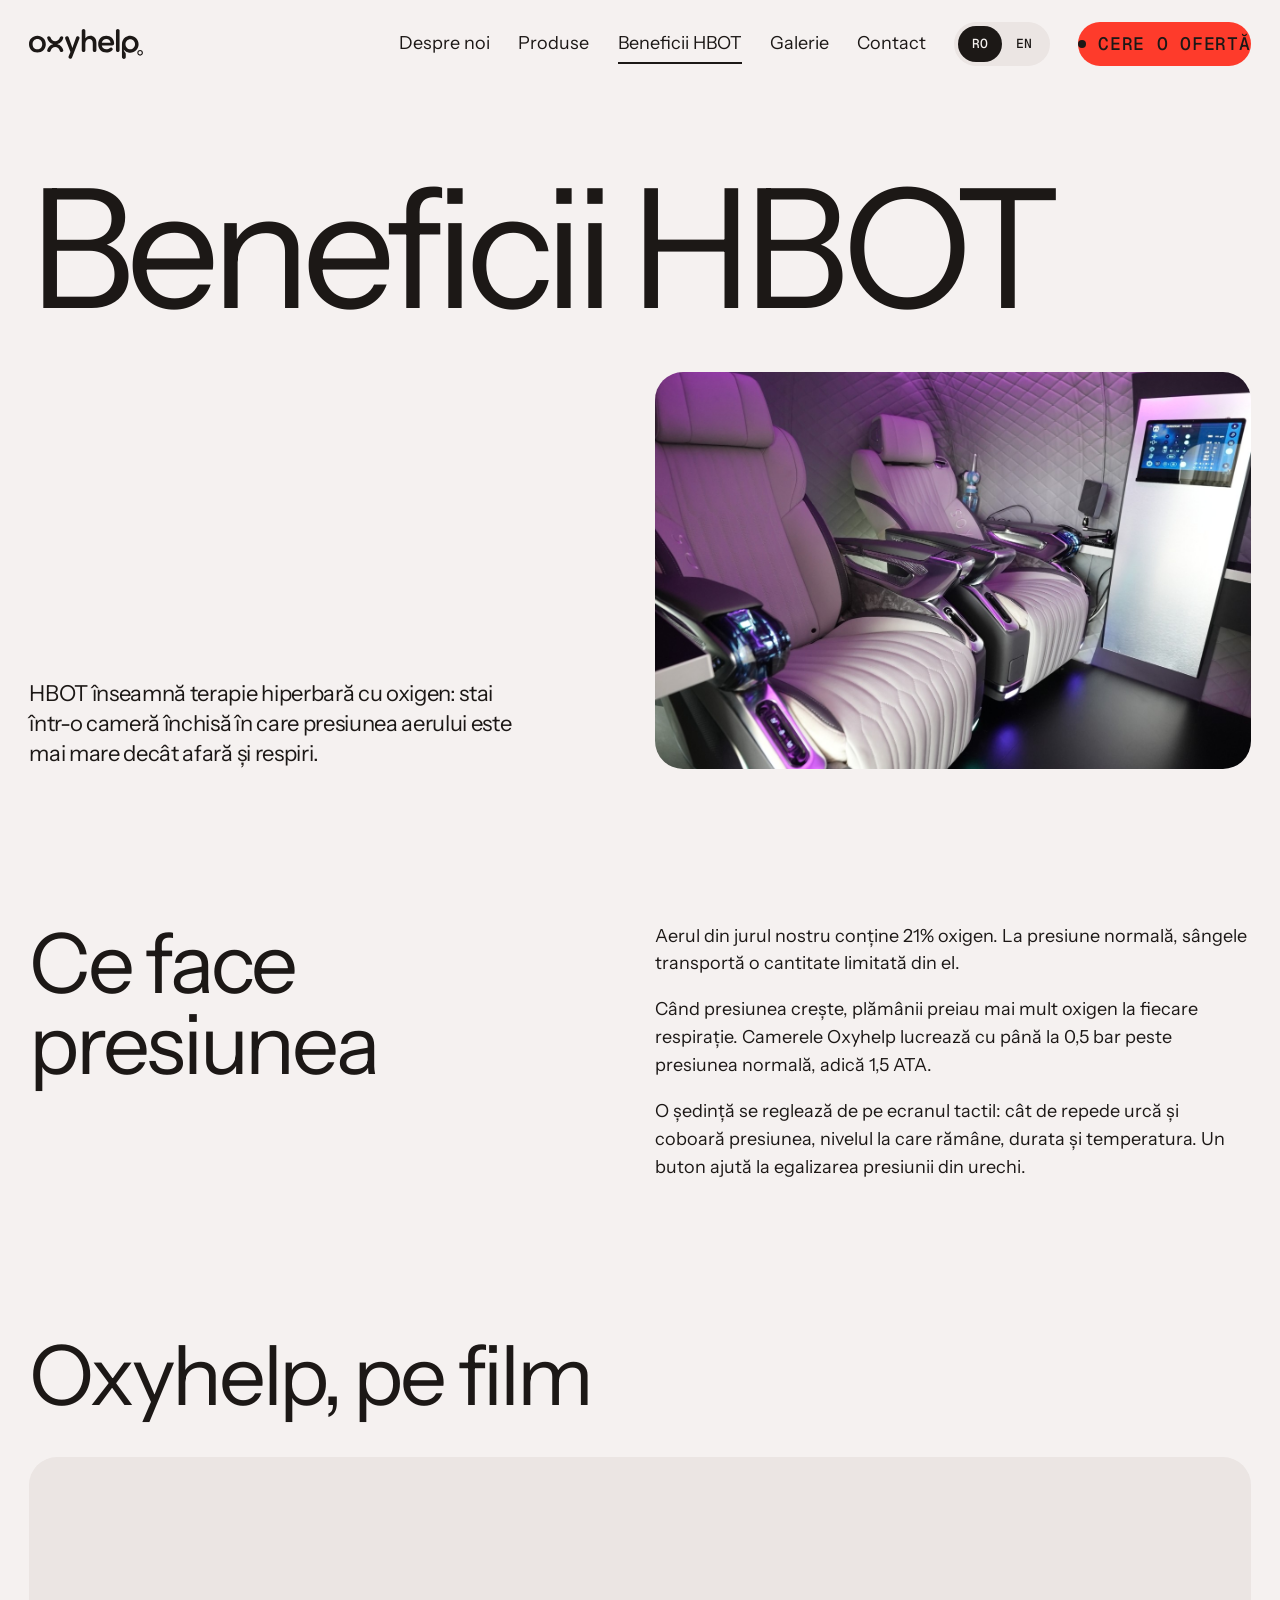
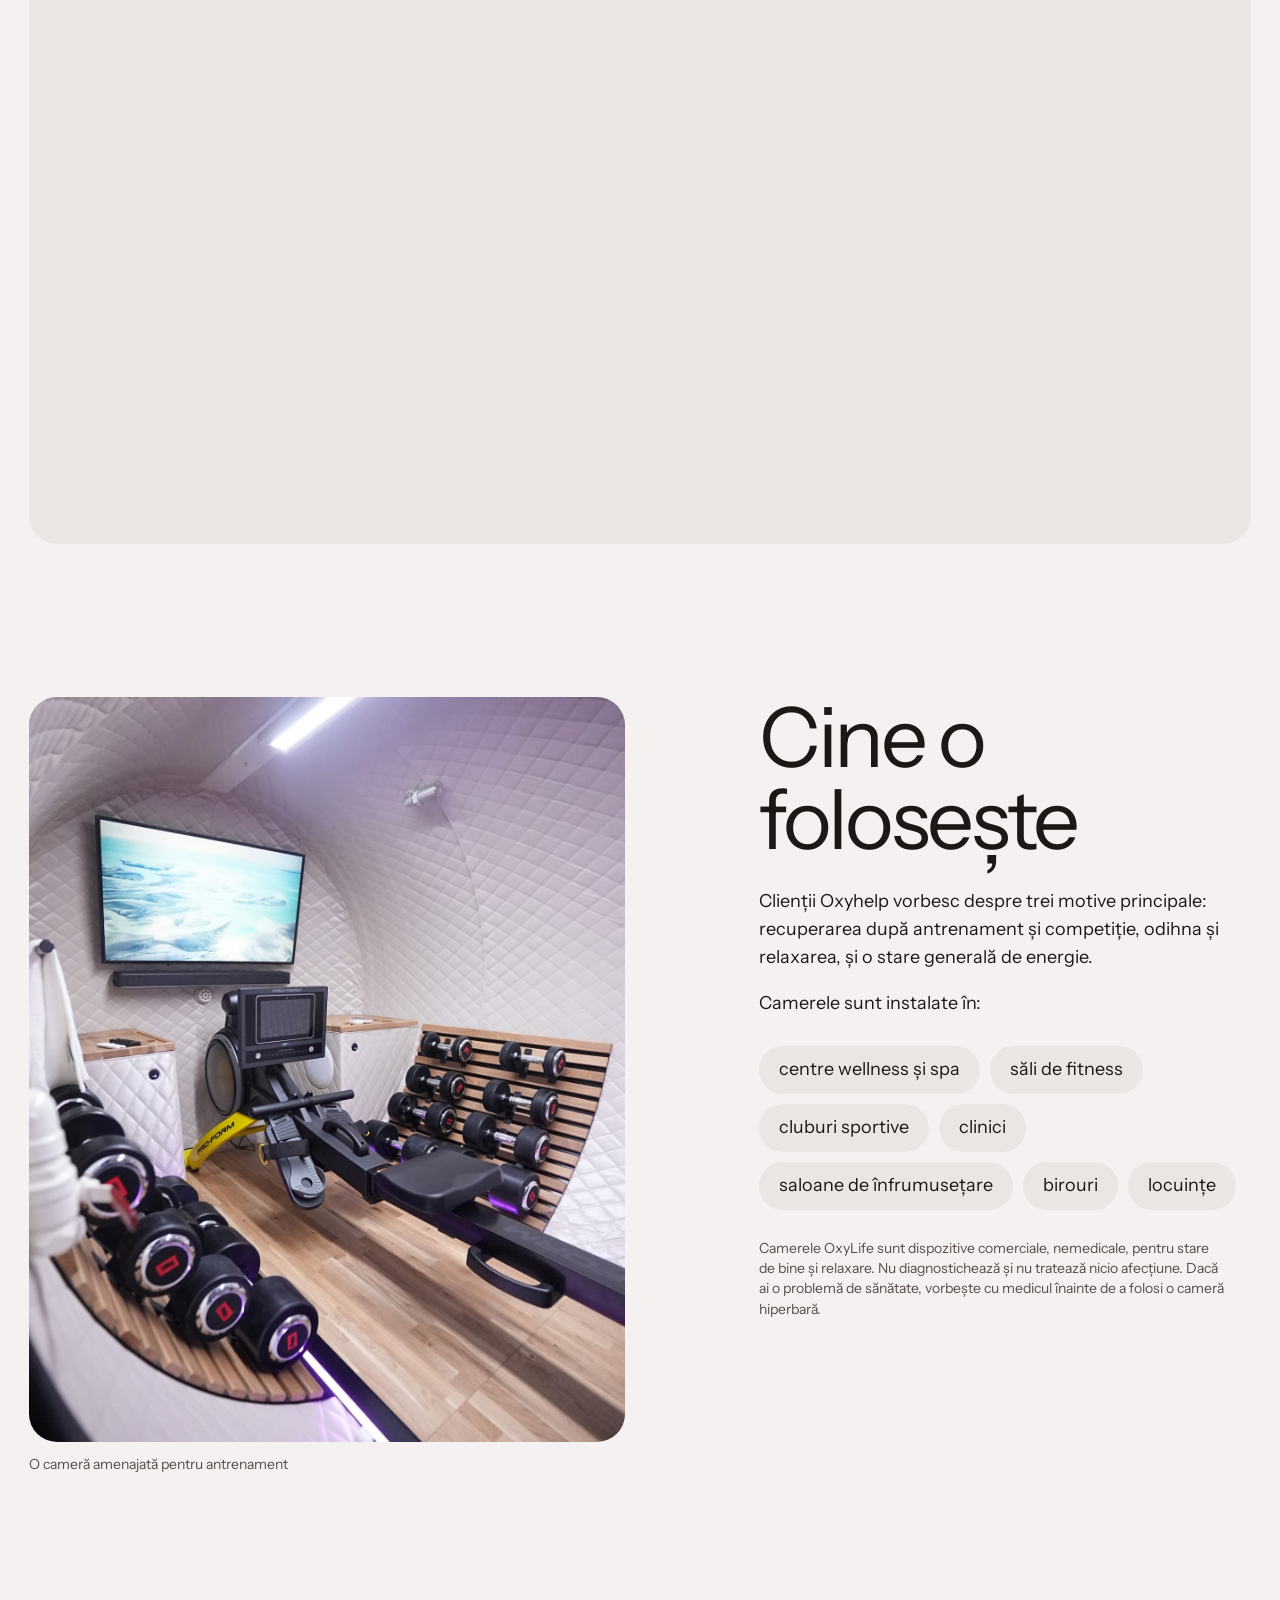
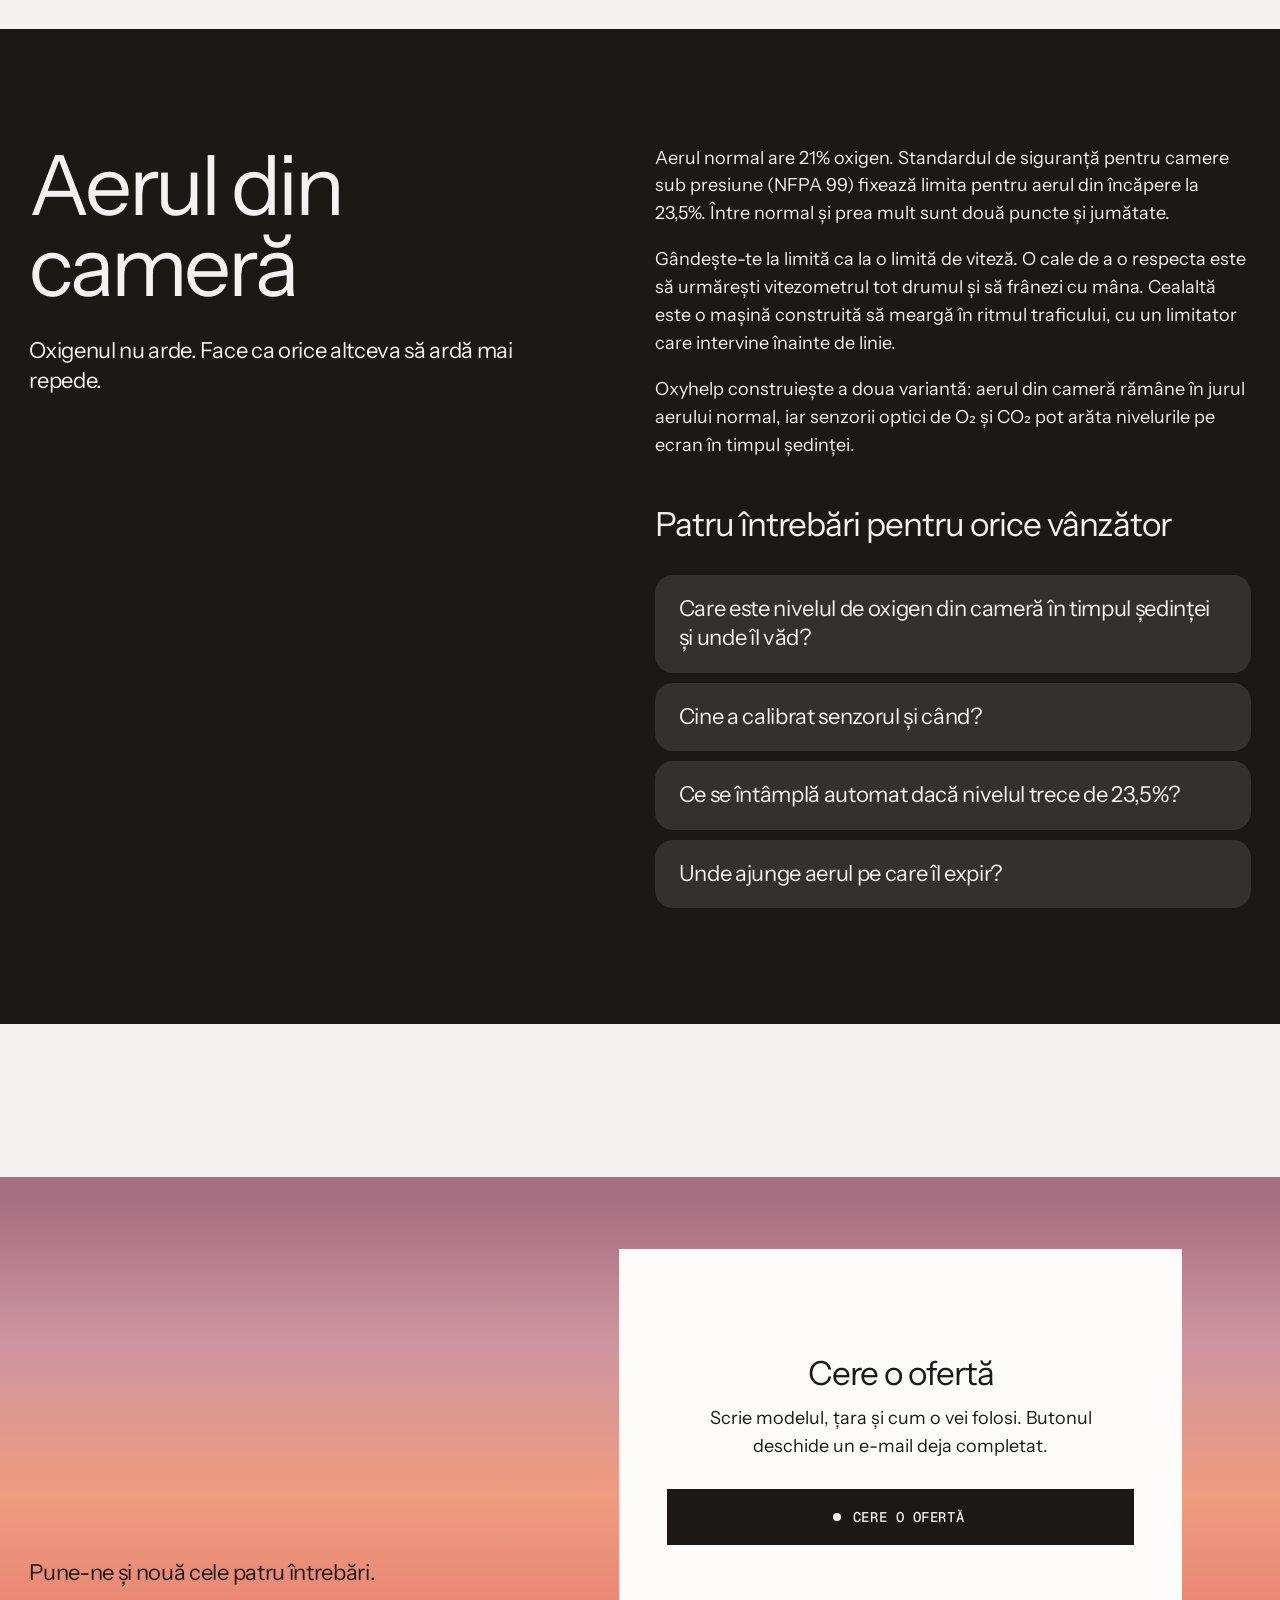
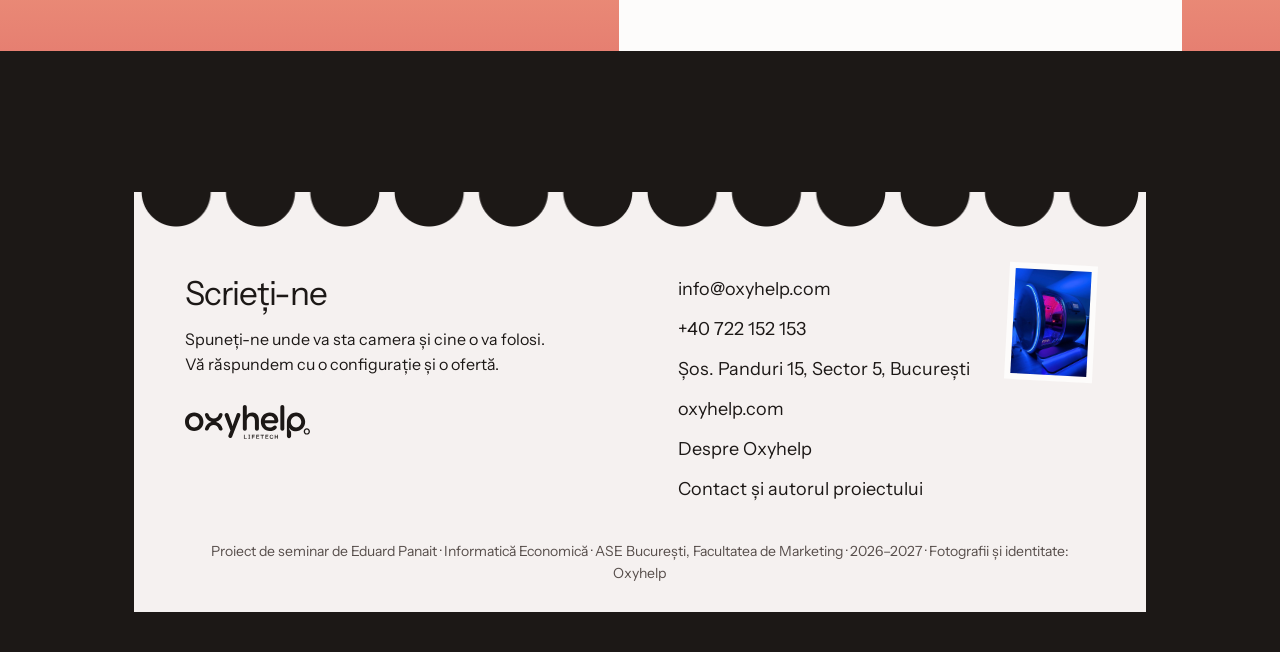
==== beneficii.html @ 2349e3bd "Site de prezentare Oxyhelp: 6 pagini, RO/EN Co-Authored-By: Claude Fable 5.2 <noreply@anthropic.com>" ====
<!doctype html>
<html lang="ro" data-lang="ro">
<head>
<meta charset="utf-8">
<meta name="viewport" content="width=device-width, initial-scale=1">
<title>Beneficii HBOT — Oxyhelp</title>
<meta name="title-en" content="HBOT benefits — Oxyhelp">
<meta name="description" content="Ce este terapia hiperbară cu oxigen (HBOT), cum funcționează presiunea, pentru ce o folosesc oamenii și ce întrebări merită puse despre aerul din cameră.">
<link rel="icon" href="assets/logo/oxyhelp-symbol-charcoal.svg" type="image/svg+xml">
<link rel="preconnect" href="https://fonts.googleapis.com">
<link rel="preconnect" href="https://fonts.gstatic.com" crossorigin>
<link rel="stylesheet" href="https://fonts.googleapis.com/css2?family=Geist+Mono:wght@500&family=Instrument+Sans:wght@400;600&display=swap">
<link rel="stylesheet" href="assets/style.css">
<script>document.documentElement.className = 'js';</script>
</head>
<body>
<a class="skip" href="#continut" data-en="Skip to content">Sari la conținut</a>
<header class="top">
  <a class="top__logo" href="index.html" aria-label="Oxyhelp — Acasă" data-en-label="Oxyhelp — Home"><img src="assets/logo/oxyhelp-secondary-charcoal.svg" alt="Oxyhelp" width="113" height="30"></a>
  <button class="menu-btn" type="button" aria-expanded="false" aria-controls="meniu" data-en="Menu">Meniu</button>
  <nav class="top__nav" id="meniu" aria-label="Principal">
    <a href="despre.html" data-en="About">Despre noi</a><a href="produse.html" data-en="Products">Produse</a><a href="beneficii.html" aria-current="page" data-en="HBOT benefits">Beneficii HBOT</a><a href="galerie.html" data-en="Gallery">Galerie</a><a href="contact.html" data-en="Contact">Contact</a>
    <div class="lang" role="group" aria-label="Limbă / Language">
      <button type="button" value="ro" aria-pressed="true" aria-label="Română">RO</button>
      <button type="button" value="en" aria-pressed="false" aria-label="English">EN</button>
    </div>
    <a class="btn" href="mailto:info@oxyhelp.com?subject=Cerere%20ofert%C4%83%20Oxyhelp&body=Bun%C4%83%20ziua%2C%0A%0AA%C8%99%20dori%20o%20ofert%C4%83%20pentru%20o%20camer%C4%83%20hiperbar%C4%83%20Oxyhelp.%0A%0AModel%3A%20%0A%C8%9Aar%C4%83%3A%20%0ATelefon%3A%20%0A" data-en-href="mailto:info@oxyhelp.com?subject=Oxyhelp%20quote%20request&body=Hello%2C%0A%0AI%20would%20like%20a%20quote%20for%20an%20Oxyhelp%20hyperbaric%20chamber.%0A%0AModel%3A%20%0ACountry%3A%20%0APhone%3A%20%0A"><span data-en="Request a quote">Cere o ofertă</span></a>
  </nav>
</header>
<main id="continut">
<section class="phead">
  <h1 data-en="HBOT benefits">Beneficii HBOT</h1>
  <div class="grid phead__row">
    <div class="phead__lead">
      <p class="lead rv" data-en="HBOT stands for hyperbaric oxygen therapy: you sit in a closed chamber where the air pressure is higher than outside, and you breathe.">HBOT înseamnă terapie hiperbară cu oxigen: stai într-o cameră închisă în care presiunea aerului este mai mare decât afară și respiri.</p>
    </div>
    <figure class="phead__pic pic pic--wide rv" style="--i:1">
      <img src="assets/img/foto-08.jpg" alt="Două fotolii albe într-o cameră hiperbară, cu panoul tactil alături" data-en-alt="Two white seats inside a hyperbaric chamber, with the touch panel beside them" width="1336" height="2000">
    </figure>
  </div>
</section>

<section class="section wrap" aria-labelledby="t-cum">
  <div class="grid duo">
    <div class="duo__a">
      <h2 id="t-cum" class="rv" data-en="What pressure does">Ce face presiunea</h2>
    </div>
    <div class="duo__b prose">
      <p class="rv" data-en="The air around us contains 21% oxygen. At normal pressure, the blood carries a limited amount of it.">Aerul din jurul nostru conține 21% oxigen. La presiune normală, sângele transportă o cantitate limitată din el.</p>
      <p class="rv" data-en="When the pressure rises, the lungs take in more oxygen with each breath. Oxyhelp chambers work at up to 0.5 bar above normal pressure, which is written 1.5 ATA.">Când presiunea crește, plămânii preiau mai mult oxigen la fiecare respirație. Camerele Oxyhelp lucrează cu până la 0,5 bar peste presiunea normală, adică 1,5 ATA.</p>
      <p class="rv" data-en="A session is set from the touch screen: how fast the pressure rises and falls, the level it stays at, the duration and the temperature. A button helps equalise the pressure in the ears.">O ședință se reglează de pe ecranul tactil: cât de repede urcă și coboară presiunea, nivelul la care rămâne, durata și temperatura. Un buton ajută la egalizarea presiunii din urechi.</p>
    </div>
  </div>
</section>

<section class="section wrap" aria-labelledby="t-video">
  <h2 id="t-video" class="rv" data-en="Oxyhelp on film">Oxyhelp, pe film</h2>
  <div class="embed embed--video rv" style="margin-top:40px">
    <iframe src="https://www.youtube-nocookie.com/embed/7LSlM1qvt3U" title="OXYHELP Biohacking360 (YouTube)" allow="accelerometer; encrypted-media; picture-in-picture; fullscreen" allowfullscreen loading="lazy"></iframe>
  </div>
</section>

<section class="section wrap" aria-labelledby="t-cine">
  <div class="grid duo duo--flip">
    <div class="duo__a">
      <h2 id="t-cine" class="rv" data-en="Who uses it">Cine o folosește</h2>
      <div class="prose" style="margin-top:28px">
        <p class="rv" data-en="Oxyhelp clients describe three main reasons: recovery after training and competition, rest and relaxation, and a general sense of energy.">Clienții Oxyhelp vorbesc despre trei motive principale: recuperarea după antrenament și competiție, odihna și relaxarea, și o stare generală de energie.</p>
        <p class="rv" data-en="The chambers are installed in:">Camerele sunt instalate în:</p>
      </div>
      <ul class="chips rv">
        <li data-en="wellness and spa centres">centre wellness și spa</li>
        <li data-en="gyms and fitness centres">săli de fitness</li>
        <li data-en="sports clubs">cluburi sportive</li>
        <li data-en="clinics">clinici</li>
        <li data-en="beauty salons">saloane de înfrumusețare</li>
        <li data-en="offices">birouri</li>
        <li data-en="private homes">locuințe</li>
      </ul>
      <p class="note rv" style="margin-top:28px; max-width:52ch" data-en="OxyLife chambers are commercial, non-medical devices for wellness and relaxation. They do not diagnose or treat any condition. If you have a medical problem, talk to your doctor before using a hyperbaric chamber.">Camerele OxyLife sunt dispozitive comerciale, nemedicale, pentru stare de bine și relaxare. Nu diagnostichează și nu tratează nicio afecțiune. Dacă ai o problemă de sănătate, vorbește cu medicul înainte de a folosi o cameră hiperbară.</p>
    </div>
    <figure class="duo__b pic pic--tall rv">
      <img src="assets/img/foto-09.jpg" alt="Cameră hiperbară amenajată pentru antrenament, cu aparat de vâslit și gantere" data-en-alt="Hyperbaric chamber fitted for training, with a rowing machine and dumbbells" width="1336" height="2000" loading="lazy">
      <figcaption data-en="A chamber fitted for training">O cameră amenajată pentru antrenament</figcaption>
    </figure>
  </div>
</section>

<section class="section field" aria-labelledby="t-aer">
  <div class="wrap grid duo">
    <div class="duo__a">
      <h2 id="t-aer" class="rv" data-en="The air in the chamber">Aerul din cameră</h2>
      <p class="lead rv" style="--i:1; margin-top:28px" data-en="Oxygen does not burn. It makes everything else burn faster.">Oxigenul nu arde. Face ca orice altceva să ardă mai repede.</p>
    </div>
    <div class="duo__b">
      <div class="prose">
        <p class="rv" data-en="Normal air is 21% oxygen. The safety standard for pressurised chambers (NFPA 99) sets the limit for the air in the room at 23.5%. Between normal and too much there are two and a half points.">Aerul normal are 21% oxigen. Standardul de siguranță pentru camere sub presiune (NFPA 99) fixează limita pentru aerul din încăpere la 23,5%. Între normal și prea mult sunt două puncte și jumătate.</p>
        <p class="rv" data-en="Think of that limit as a speed limit. One way to respect it is to watch the speedometer for the whole trip and brake by hand. The other is a car built to cruise at the speed of traffic, with a limiter that steps in before the line.">Gândește-te la limită ca la o limită de viteză. O cale de a o respecta este să urmărești vitezometrul tot drumul și să frânezi cu mâna. Cealaltă este o mașină construită să meargă în ritmul traficului, cu un limitator care intervine înainte de linie.</p>
        <p class="rv" data-en="Oxyhelp builds the second kind: the air in the chamber stays around normal air, and optical O₂ and CO₂ sensors can show the levels on the screen during the session.">Oxyhelp construiește a doua variantă: aerul din cameră rămâne în jurul aerului normal, iar senzorii optici de O₂ și CO₂ pot arăta nivelurile pe ecran în timpul ședinței.</p>
      </div>
      <h3 class="rv" style="margin-top:48px" data-en="Four questions for any seller">Patru întrebări pentru orice vânzător</h3>
      <ol class="qs">
        <li class="rv" data-en="What is the oxygen level inside the chamber during a session, and where is it shown?">Care este nivelul de oxigen din cameră în timpul ședinței și unde îl văd?</li>
        <li class="rv" data-en="Who calibrated that sensor, and when?">Cine a calibrat senzorul și când?</li>
        <li class="rv" data-en="What happens automatically if the level passes 23.5%?">Ce se întâmplă automat dacă nivelul trece de 23,5%?</li>
        <li class="rv" data-en="Where does the air I breathe out go?">Unde ajunge aerul pe care îl expir?</li>
      </ol>
    </div>
  </div>
</section>

<section class="reply" aria-labelledby="t-cta">
  <p class="reply__say rv" data-en="Ask us the four questions too.">Pune-ne și nouă cele patru întrebări.</p>
  <div class="reply__card rv">
    <h2 id="t-cta" data-en="Request a quote">Cere o ofertă</h2>
    <p data-en="Write the model, the country and how you will use it. The button opens an e-mail that is already filled in.">Scrie modelul, țara și cum o vei folosi. Butonul deschide un e-mail deja completat.</p>
    <a class="btn btn--ink btn--wide" href="mailto:info@oxyhelp.com?subject=Cerere%20ofert%C4%83%20Oxyhelp&body=Bun%C4%83%20ziua%2C%0A%0AA%C8%99%20dori%20o%20ofert%C4%83%20pentru%20o%20camer%C4%83%20hiperbar%C4%83%20Oxyhelp.%0A%0AModel%3A%20%0A%C8%9Aar%C4%83%3A%20%0ATelefon%3A%20%0A" data-en-href="mailto:info@oxyhelp.com?subject=Oxyhelp%20quote%20request&body=Hello%2C%0A%0AI%20would%20like%20a%20quote%20for%20an%20Oxyhelp%20hyperbaric%20chamber.%0A%0AModel%3A%20%0ACountry%3A%20%0APhone%3A%20%0A"><span data-en="Request a quote">Cere o ofertă</span></a>
  </div>
</section>

</main>
<footer class="foot">
  <div class="grid">
    <div class="foot__card">
      <div class="foot__say">
        <h2 data-en="Write to us">Scrieți-ne</h2>
        <p data-en="Tell us where the chamber will stand and who will use it. We reply with a configuration and a quote.">Spuneți-ne unde va sta camera și cine o va folosi. Vă răspundem cu o configurație și o ofertă.</p>
        <img src="assets/logo/oxyhelp-primary-charcoal.svg" alt="Oxyhelp Lifetech" width="128" height="34">
      </div>
      <img class="foot__stamp" src="assets/img/foto-01.jpg" alt="" width="88" height="117" loading="lazy">
      <div class="foot__addr">
        <a href="mailto:info@oxyhelp.com?subject=Cerere%20ofert%C4%83%20Oxyhelp&body=Bun%C4%83%20ziua%2C%0A%0AA%C8%99%20dori%20o%20ofert%C4%83%20pentru%20o%20camer%C4%83%20hiperbar%C4%83%20Oxyhelp.%0A%0AModel%3A%20%0A%C8%9Aar%C4%83%3A%20%0ATelefon%3A%20%0A" data-en-href="mailto:info@oxyhelp.com?subject=Oxyhelp%20quote%20request&body=Hello%2C%0A%0AI%20would%20like%20a%20quote%20for%20an%20Oxyhelp%20hyperbaric%20chamber.%0A%0AModel%3A%20%0ACountry%3A%20%0APhone%3A%20%0A">info@oxyhelp.com</a>
        <a href="tel:+40722152153">+40 722 152 153</a>
<a href="https://www.google.com/maps/search/?api=1&query=Oxyhelp+Industry+Soseaua+Panduri+15+Bucuresti" rel="noopener" data-en="Șos. Panduri 15, Sector 5, Bucharest">Șos. Panduri 15, Sector 5, București</a>
<a href="https://www.oxyhelp.com" rel="noopener">oxyhelp.com</a>
        <a href="despre.html" data-en="About Oxyhelp">Despre Oxyhelp</a>
        <a href="contact.html" data-en="Contact and project author">Contact și autorul proiectului</a>
      </div>
      <p class="foot__imp" data-en="Seminar project by Eduard Panait · Economic Informatics · Bucharest University of Economic Studies, Faculty of Marketing · 2026–2027 · Photographs and brand: Oxyhelp">Proiect de seminar de Eduard Panait · Informatică Economică · ASE București, Facultatea de Marketing · 2026–2027 · Fotografii și identitate: Oxyhelp</p>
    </div>
  </div>
</footer>
<script src="assets/site.js"></script>
</body>
</html>
---- assets/style.css ----
/* Oxyhelp — site de prezentare (proiect ASE, Informatică Economică)
   Culori: manualul de identitate Oxyhelp. Fonturile brandului (Roobert, FK Grotesk SemiMono)
   sunt licențiate și nu sunt publicate aici; se folosesc înlocuitori gratuiți de la Google Fonts. */


:root {
  --paper: #F5F1F0;
  --paper-hi: #FDFCFB;
  --paper-lo: #EBE5E3;
  --paper-lower: #DDD5D3;
  --ink: #1C1816;
  --ink-2: #2A2422;
  --ink-soft: #574E4B;
  --ink-mute: #6F6562;
  --accent: #FE3B2B;
  --peach: #EF9C7F;
  --rose: #CE95A1;
  --dusk: linear-gradient(180deg, #A86E82 5%, #CE95A1 35%, #EF9C7F 67%, #E67F71 100%);

  --sans: "Instrument Sans", "Helvetica Neue", Arial, sans-serif;
  --mono: "Geist Mono", ui-monospace, Menlo, monospace;

  --t-display: clamp(4rem, 13vw, 12.5rem);
  --t-title: clamp(2.75rem, 6.5vw, 6rem);
  --t-head: clamp(1.75rem, 2.6vw, 2.5rem);
  --t-body: 1.125rem;
  --t-small: 0.875rem;

  --m: clamp(16px, 2.3vw, 32px);
  --gap: clamp(88px, 12vw, 184px);
  --r: 28px;
  --ease: cubic-bezier(.16, 1, .3, 1);
}

*, *::before, *::after { box-sizing: border-box; }
html { -webkit-text-size-adjust: 100%; scroll-behavior: smooth; }
body {
  margin: 0; background: var(--paper); color: var(--ink);
  font: 400 var(--t-body)/1.55 var(--sans);
  -webkit-font-smoothing: antialiased; text-rendering: optimizeLegibility;
  overflow-x: hidden;
}
img, video, iframe { display: block; max-width: 100%; }
img { height: auto; }
a { color: inherit; text-underline-offset: .18em; text-decoration-thickness: .06em; }
h1, h2, h3, p, ul, ol, figure, dl, dd { margin: 0; }
ul, ol { padding: 0; list-style: none; }
h1, h2, h3 { font-weight: 400; letter-spacing: -0.04em; text-wrap: balance; }
h2 { font-size: var(--t-title); line-height: .98; }
h3 { font-size: var(--t-head); line-height: 1.08; letter-spacing: -0.03em; }
strong, b { font-weight: 600; }
::selection { background: var(--peach); color: var(--ink); }
:focus-visible { outline: 3px solid var(--accent); outline-offset: 3px; border-radius: 4px; }
.skip { position: absolute; left: -999px; top: 8px; background: var(--ink); color: var(--paper); padding: 12px 18px; z-index: 50; border-radius: 999px; }
.skip:focus { left: 8px; }
.sr { position: absolute; width: 1px; height: 1px; overflow: hidden; clip-path: inset(50%); white-space: nowrap; }

.wrap { padding-inline: var(--m); }
.grid { display: grid; grid-template-columns: repeat(12, minmax(0, 1fr)); column-gap: var(--m); }
.section { margin-top: var(--gap); }
.lead { font-size: 1.375rem; line-height: 1.36; letter-spacing: -0.015em; max-width: 36ch; }
.note { font-size: var(--t-small); line-height: 1.45; color: var(--ink-soft); }
.prose p + p { margin-top: 1em; }
.prose { max-width: 58ch; }

/* ---------- butoane ---------- */
.btn {
  display: inline-flex; align-items: center; gap: 12px;
  min-height: 52px; padding: 0 26px 0 22px; border: 0; border-radius: 999px;
  background: var(--accent); color: var(--ink);
  font: 500 var(--t-small)/1 var(--mono); letter-spacing: .04em; text-transform: uppercase; text-decoration: none;
  cursor: pointer; transition: transform .16s var(--ease), background-color .2s;
  white-space: nowrap; flex: none;
}
.btn::before { content: ""; width: 8px; height: 8px; border-radius: 50%; background: currentColor; flex: none; transition: transform .3s var(--ease); }
.btn:hover::before { transform: scale(1.6); }
.btn:active { transform: scale(.97); }
.btn--ink { background: var(--ink); color: var(--paper); }
.btn--paper { background: var(--paper-hi); color: var(--ink); }
.btn--quiet { background: var(--paper-lo); color: var(--ink); }
.btn--wide { width: 100%; justify-content: center; min-height: 56px; }

/* ---------- antet ---------- */
.top { display: flex; align-items: center; gap: var(--m); padding: 20px var(--m); position: relative; z-index: 20; }
.top__logo { display: block; flex: none; }
.top__logo img { height: 30px; width: auto; }
.top__nav { margin-left: auto; display: flex; align-items: center; gap: clamp(16px, 2.2vw, 34px); }
.top__nav a { font-size: var(--t-body); text-decoration: none; padding: 10px 0; position: relative; }
.top__nav a::after { content: ""; position: absolute; left: 0; right: 0; bottom: 4px; height: 2px; background: currentColor; transform: scaleX(0); transform-origin: left; transition: transform .35s var(--ease); }
.top__nav a:hover::after, .top__nav a[aria-current="page"]::after { transform: scaleX(1); }
.lang { display: inline-flex; background: var(--paper-lo); border-radius: 999px; padding: 4px; }
.lang button { border: 0; background: transparent; color: var(--ink); font: 500 .8125rem/1 var(--mono); letter-spacing: .04em; padding: 10px 12px; border-radius: 999px; cursor: pointer; min-width: 44px; min-height: 36px; }
.lang button[aria-pressed="true"] { background: var(--ink); color: var(--paper); }
.top .btn { min-height: 44px; }
.menu-btn { display: none; }
.top--over { position: absolute; inset: 0 0 auto 0; color: var(--paper-hi); }
.top--over .lang { background: rgba(28, 24, 22, .55); }
.top--over .lang button { color: var(--paper-hi); }
.top--over .lang button[aria-pressed="true"] { background: var(--paper-hi); color: var(--ink); }

@media (max-width: 980px) {
  .menu-btn { display: inline-flex; margin-left: auto; align-items: center; min-height: 44px; padding: 0 18px; border: 0; border-radius: 999px; background: var(--ink); color: var(--paper); font: 500 .8125rem/1 var(--mono); letter-spacing: .04em; text-transform: uppercase; cursor: pointer; }
  .top--over .menu-btn { background: var(--paper-hi); color: var(--ink); }
  .top__nav { display: none; position: fixed; inset: 0; z-index: 30; margin: 0; padding: 96px var(--m) 32px; background: var(--ink); color: var(--paper); flex-direction: column; align-items: flex-start; gap: 4px; overflow-y: auto; }
  .top__nav a { font-size: 2.25rem; letter-spacing: -0.03em; padding: 6px 0; }
  .top__nav .lang { margin-top: 24px; background: var(--ink-2); }
  .top__nav .lang button { color: var(--paper); }
  .top__nav .lang button[aria-pressed="true"] { background: var(--paper); color: var(--ink); }
  .top__nav .btn { margin-top: 16px; }
  .menu-open .top__nav { display: flex; }
  .menu-open .menu-btn { position: fixed; right: var(--m); top: 20px; z-index: 40; background: var(--paper); color: var(--ink); }
  .menu-open { overflow: hidden; }
}

/* ---------- prima pagină: titlu de sus până jos ---------- */
.hero { position: relative; min-height: 100svh; color: var(--paper-hi); background: var(--ink); display: grid; grid-template-rows: auto 1fr auto; padding: 0 var(--m) 20px; overflow: hidden; }
.hero__pic { position: absolute; inset: 0; width: 100%; height: 100%; object-fit: cover; }
.hero::before, .hero::after { content: ""; position: absolute; left: 0; right: 0; z-index: 1; pointer-events: none; }
.hero::before { top: 0; height: 52%; background: linear-gradient(180deg, rgba(20,16,14,.78), rgba(20,16,14,0)); }
.hero::after { bottom: 0; height: 56%; background: linear-gradient(0deg, rgba(20,16,14,.86), rgba(20,16,14,0)); }
.hero h1 { position: absolute; z-index: 2; inset: 92px var(--m) 20px; display: flex; flex-direction: column; justify-content: space-between; pointer-events: none; font-size: var(--t-display); line-height: .85; letter-spacing: -0.055em; }
.hero__l { display: block; overflow: hidden; padding-bottom: .12em; }
.hero__l > span { display: block; pointer-events: auto; }
.hero__l2 { align-self: flex-end; text-align: right; }
.hero__mid { grid-row: 2; position: relative; z-index: 3; align-self: center; margin-left: 30vw; max-width: 30rem; padding: 28px 32px; margin-block: 24px; background: rgba(20,16,14,.62); border-radius: var(--r); }
.hero__mid p { font-size: var(--t-body); line-height: 1.45; }
.hero__mid .btn { margin-top: 24px; }
@media (max-width: 760px) {
  .hero h1 { font-size: 17.5vw; }
  .hero__mid { margin-left: 0; padding: 22px; }
}

/* ---------- antet de pagină interioară ---------- */
.phead { padding: clamp(40px, 7vw, 104px) var(--m) 0; }
.phead h1 { font-size: var(--t-display); line-height: .86; letter-spacing: -0.055em; }
.phead__row { margin-top: clamp(28px, 4vw, 56px); align-items: end; row-gap: 32px; }
.phead__lead { grid-column: 1 / span 5; }
.phead__pic { grid-column: 7 / -1; }
.phead__pic img, .pic img { width: 100%; height: 100%; object-fit: cover; border-radius: var(--r); background: var(--paper-lo); }
@media (max-width: 760px) {
  .phead h1 { font-size: 16vw; }
  .phead__lead, .phead__pic { grid-column: 1 / -1; }
}

/* ---------- titlu care legendează o panoramă ---------- */
.pano { padding-top: var(--gap); }
.pano__caps { display: flex; gap: 48px; margin-top: 28px; }
.pano__caps p { max-width: 32ch; }
.pano__pic { margin-top: 40px; width: 100%; aspect-ratio: 21 / 9; object-fit: cover; }
@media (max-width: 760px) {
  .pano__caps { flex-direction: column; gap: 14px; }
  .pano__pic { aspect-ratio: 4 / 5; }
}

/* ---------- bandă de panouri inegale (alege interiorul) ---------- */
.band__head { grid-column: 3 / span 8; margin-bottom: 48px; }
.band__head p { margin-top: 16px; max-width: 46ch; }
.band { display: flex; height: 68svh; min-height: 420px; }
.band__p { position: relative; flex: 2 1 0; min-width: 0; border: 0; padding: 0; margin: 0; background: var(--ink); cursor: pointer; overflow: hidden; transition: flex-grow .6s var(--ease); color: var(--paper-hi); text-align: left; font: inherit; }
.band__p img { position: absolute; inset: 0; width: 100%; height: 100%; object-fit: cover; transition: transform 1.2s var(--ease); }
.band__p:hover img { transform: scale(1.04); }
.band__p[aria-pressed="true"] { flex-grow: 6; }
.band__t { position: absolute; left: 0; right: 0; bottom: 0; padding: 72px 24px 22px; font-size: 1.375rem; line-height: 1.2; letter-spacing: -0.02em; background: linear-gradient(0deg, rgba(20,16,14,.82), rgba(20,16,14,0)); opacity: 0; transform: translateY(10px); transition: opacity .4s, transform .5s var(--ease); }
.band__p[aria-pressed="true"] .band__t { opacity: 1; transform: none; }
.band__cap { margin-top: 20px; display: flex; justify-content: space-between; gap: var(--m); flex-wrap: wrap; align-items: baseline; }
@media (max-width: 760px) {
  .band__head { grid-column: 1 / -1; }
  .band { display: grid; grid-template-columns: repeat(3, 1fr); grid-auto-rows: 26svh; height: auto; min-height: 0; }
  .band__p[aria-pressed="true"] { grid-column: 1 / -1; grid-row-end: span 2; order: -1; }
  .band__t { font-size: 1.125rem; padding: 56px 16px 16px; }
}

/* ---------- cifră pe marginea fotografiei ---------- */
.fig { position: relative; min-height: 88svh; color: var(--paper-hi); background: var(--ink); display: flex; flex-direction: column; justify-content: space-between; padding: 24px var(--m); overflow: hidden; }
.fig img { position: absolute; inset: 0; width: 100%; height: 100%; object-fit: cover; }
.fig::after { content: ""; position: absolute; inset: 45% 0 0 0; background: linear-gradient(0deg, rgba(20,16,14,.88), rgba(20,16,14,0)); }
.fig::before { content: ""; position: absolute; inset: 0 0 70% 0; background: linear-gradient(180deg, rgba(20,16,14,.6), rgba(20,16,14,0)); z-index: 1; }
.fig h2 { position: relative; z-index: 2; font-size: 1.375rem; line-height: 1.2; letter-spacing: -0.02em; }
.fig__row { position: relative; z-index: 2; display: flex; justify-content: space-between; align-items: flex-end; gap: var(--m); }
.fig__n { font-size: clamp(7.5rem, 17vw, 17.5rem); line-height: .8; letter-spacing: -0.06em; }
.fig__s { max-width: 26ch; text-align: right; padding-bottom: .5em; }
.figs { margin-top: 40px; row-gap: 28px; }
.figs > div { grid-column: span 6; display: flex; gap: 20px; align-items: baseline; }
.figs b { font-weight: 400; font-size: var(--t-head); line-height: 1; letter-spacing: -0.04em; white-space: nowrap; }
@media (max-width: 760px) {
  .fig { min-height: 80svh; }
  .fig__row { flex-direction: column-reverse; align-items: flex-start; }
  .fig__n { font-size: 30vw; }
  .fig__s { text-align: left; padding: 0; }
  .figs > div { grid-column: 1 / -1; flex-direction: row-reverse; justify-content: flex-end; }
}

/* ---------- două coloane: text + imagine ---------- */
.duo { row-gap: 32px; align-items: start; }
.duo__a { grid-column: 1 / span 5; }
.duo__b { grid-column: 7 / -1; }
.duo--flip .duo__a { grid-column: 8 / -1; order: 2; }
.duo--flip .duo__b { grid-column: 1 / span 6; order: 1; }
.duo h2 + .prose, .duo h2 + .lead { margin-top: 28px; }
.pic { margin: 0; }
.pic--tall img { aspect-ratio: 4 / 5; }
.pic--wide img { aspect-ratio: 3 / 2; }
.pic figcaption { margin-top: 12px; font-size: var(--t-small); color: var(--ink-soft); }
@media (max-width: 860px) {
  .duo__a, .duo__b, .duo--flip .duo__a, .duo--flip .duo__b { grid-column: 1 / -1; order: 0; }
}

/* ---------- produs ---------- */
.model { margin-top: var(--gap); }
.model__name { font-size: var(--t-display); line-height: .82; letter-spacing: -0.06em; }
.model__row { margin-top: clamp(24px, 3vw, 48px); row-gap: 32px; align-items: start; }
.model__pic { grid-column: 1 / span 7; }
.model__txt { grid-column: 9 / -1; }
.model:nth-of-type(even) .model__pic { grid-column: 6 / -1; order: 2; }
.model:nth-of-type(even) .model__txt { grid-column: 1 / span 4; order: 1; }
.spec { margin-top: 28px; }
.spec div { display: flex; justify-content: space-between; gap: 24px; padding: 13px 0; }
.spec div:nth-child(odd) { background: var(--paper-lo); margin-inline: -14px; padding-inline: 14px; border-radius: 12px; }
.spec dt { color: var(--ink-soft); }
.spec dd { text-align: right; font-variant-numeric: tabular-nums; }
@media (max-width: 860px) {
  .model__pic, .model__txt, .model:nth-of-type(even) .model__pic, .model:nth-of-type(even) .model__txt { grid-column: 1 / -1; order: 0; }
  .model__name { font-size: 24vw; }
}

/* ---------- câmp de culoare ---------- */
.field { background: var(--ink); color: var(--paper); padding-block: clamp(72px, 9vw, 136px); }
.field--dusk { background: var(--dusk); color: var(--ink); }
.field--lo { background: var(--paper-lo); }
.field .note { color: inherit; opacity: .78; }

/* ---------- listă mare ---------- */
.rows { margin-top: clamp(32px, 4vw, 56px); }
.rows li { display: grid; grid-template-columns: repeat(12, minmax(0, 1fr)); column-gap: var(--m); padding: 22px 0; align-items: baseline; }
.rows li:nth-child(odd) { background: rgba(127, 115, 110, .14); margin-inline: calc(var(--m) * -.5); padding-inline: calc(var(--m) * .5); border-radius: 18px; }
.rows h3 { grid-column: 1 / span 5; }
.rows p { grid-column: 7 / -1; max-width: 52ch; }
@media (max-width: 760px) { .rows h3, .rows p { grid-column: 1 / -1; } .rows p { margin-top: 8px; } }

/* ---------- încorporări: video, hartă, calendar, PDF ---------- */
.embed { position: relative; border-radius: var(--r); overflow: hidden; background: var(--paper-lo); }
.embed iframe, .embed object { width: 100%; height: 100%; border: 0; display: block; }
.embed--video { aspect-ratio: 16 / 9; }
.embed--map { aspect-ratio: 16 / 10; min-height: 360px; }
.embed--cal { height: min(78svh, 720px); min-height: 480px; }
.embed--pdf { height: min(86svh, 900px); min-height: 520px; }
.todo { display: grid; place-content: center; text-align: center; gap: 10px; padding: 32px; background: #FFE9A8; color: var(--ink); height: 100%; min-height: inherit; }
.todo b { font-size: 1.5rem; letter-spacing: -0.02em; }
mark.todo-inline { background: #FFE9A8; color: var(--ink); padding: .05em .35em; border-radius: 6px; }

/* ---------- carusel ---------- */
.car { position: relative; }
.car__track { display: flex; gap: var(--m); overflow-x: auto; scroll-snap-type: x mandatory; scroll-behavior: smooth; padding-inline: var(--m); scroll-padding-inline: var(--m); scrollbar-width: none; overscroll-behavior-x: contain; }
.car__track::-webkit-scrollbar { display: none; }
.car__s { flex: none; height: min(74svh, 760px); scroll-snap-align: start; margin: 0; position: relative; }
.car__s img { height: 100%; width: auto; max-width: calc(100vw - var(--m) * 2); object-fit: cover; border-radius: var(--r); background: var(--paper-lo); }
.car__s figcaption { position: absolute; left: 14px; bottom: 14px; background: var(--paper-hi); color: var(--ink); font-size: var(--t-small); padding: 8px 14px; border-radius: 999px; max-width: calc(100% - 28px); }
.car__bar { display: flex; align-items: center; gap: 14px; padding: 24px var(--m) 0; }
.car__btn { width: 56px; height: 56px; border-radius: 50%; border: 0; background: var(--ink); color: var(--paper); font-size: 1.375rem; line-height: 1; cursor: pointer; transition: transform .16s var(--ease), opacity .2s; }
.car__btn:active { transform: scale(.94); }
.car__btn:disabled { opacity: .3; cursor: default; }
.car__count { margin-left: auto; font-variant-numeric: tabular-nums; font-size: 1.5rem; letter-spacing: -0.02em; }
.car__dots { display: flex; gap: 8px; }
.car__dots button { width: 12px; height: 12px; padding: 0; border-radius: 50%; border: 0; background: var(--paper-lower); cursor: pointer; transition: width .4s var(--ease), background-color .3s; }
.car__dots button[aria-current="true"] { width: 36px; border-radius: 999px; background: var(--ink); }
@media (max-width: 760px) { .car__s { height: 62svh; } .car__dots { display: none; } }

/* ---------- cartea de răspuns (CTA) ---------- */
.reply { position: relative; margin-top: var(--gap); background: var(--dusk); overflow: hidden; padding: 0 var(--m); display: grid; grid-template-columns: repeat(12, minmax(0, 1fr)); column-gap: var(--m); align-items: end; }
.reply__say { grid-column: 1 / span 4; padding-bottom: 64px; font-size: 1.375rem; line-height: 1.36; letter-spacing: -0.015em; }
.reply__card { grid-column: 6 / -1; justify-self: center; width: min(44vw, 640px); aspect-ratio: 7 / 5; background: var(--paper-hi); color: var(--ink); transform: rotate(2deg) translateY(60px); padding: 48px; display: flex; flex-direction: column; justify-content: center; align-items: center; text-align: center; gap: 14px; margin-top: 72px; }
.reply__card h2 { font-size: var(--t-head); line-height: 1.05; letter-spacing: -0.03em; }
.reply__card p { max-width: 32ch; }
.reply__card .btn { margin-top: 14px; border-radius: 0; }
@media (max-width: 860px) {
  .reply { display: block; padding-top: 72px; min-height: 0; }
  .reply__say { padding-bottom: 0; }
  .reply__card { width: 92%; margin: 40px auto 0; transform: rotate(1deg) translateY(36px); padding: 32px 24px; aspect-ratio: auto; min-height: 320px; }
  .reply__card h2 { font-size: 1.5rem; }
}

/* ---------- subsol: spatele cărții poștale ---------- */
.foot { background: var(--ink); color: var(--ink); padding: clamp(96px, 11vw, 160px) var(--m) 40px; }
.foot__card { grid-column: 2 / span 10; background: var(--paper); min-height: 420px; padding: 84px clamp(24px, 4vw, 64px) 28px; position: relative; display: grid; grid-template-columns: 1fr 1fr; column-gap: clamp(24px, 6vw, 96px); row-gap: 32px;
  -webkit-mask: radial-gradient(circle at 50% 0, transparent 34px, #000 35px) top left / calc(100% / 12) 100% repeat-x;
          mask: radial-gradient(circle at 50% 0, transparent 34px, #000 35px) top left / calc(100% / 12) 100% repeat-x; }
.foot__say h2 { font-size: var(--t-head); line-height: 1.05; letter-spacing: -0.03em; }
.foot__say p { margin-top: 16px; font-size: 1rem; max-width: 34ch; }
.foot__say img { margin-top: 28px; height: 34px; width: auto; }
.foot__addr { display: grid; gap: 12px; align-content: start; padding-right: 112px; }
.foot__addr a { text-decoration: none; }
.foot__addr a:hover { text-decoration: underline; }
.foot__stamp { position: absolute; right: clamp(24px, 4vw, 64px); top: 72px; width: 88px; aspect-ratio: 3 / 4; object-fit: cover; border: 6px solid var(--paper-hi); transform: rotate(3deg); }
.foot__imp { grid-column: 1 / -1; text-align: center; font-size: var(--t-small); color: var(--ink-soft); align-self: end; }
@media (max-width: 860px) {
  .foot__card { grid-column: 1 / -1; grid-template-columns: 1fr; padding-top: 72px;
    -webkit-mask-size: calc(100% / 6) 100%; mask-size: calc(100% / 6) 100%; }
  .foot__stamp { width: 64px; top: 60px; }
  .foot__say { padding-right: 84px; }
  .foot__addr { padding-right: 0; }
}

/* ---------- contact ---------- */
.me { row-gap: 32px; align-items: start; }
.me__pic { grid-column: 1 / span 4; }
.me__pic img, .me__pic .todo { aspect-ratio: 4 / 5; width: 100%; object-fit: cover; border-radius: var(--r); }
.me__txt { grid-column: 6 / -1; }
.me__list { margin-top: 32px; }
.me__list div { display: grid; grid-template-columns: 11rem 1fr; gap: 16px; padding: 14px 0; }
.me__list div:nth-child(odd) { background: var(--paper-lo); margin-inline: -14px; padding-inline: 14px; border-radius: 12px; }
.me__list dt { color: var(--ink-soft); }
@media (max-width: 860px) { .me__pic, .me__txt { grid-column: 1 / -1; } .me__pic { max-width: 320px; } .me__list div { grid-template-columns: 1fr; gap: 2px; } }

/* ---------- mișcare ---------- */
.js .rv { opacity: 0; transform: translateY(26px); transition: opacity .9s var(--ease), transform 1s var(--ease); transition-delay: calc(var(--i, 0) * 80ms); }
.js .rv.in { opacity: 1; transform: none; }
.js .hero__l > span { transform: translateY(105%); transition: transform .8s var(--ease); }
.js .hero__l2 > span { transition-delay: .1s; }
.js .hero__mid { opacity: 0; transform: translateY(16px); transition: opacity .6s .3s, transform .7s .3s var(--ease); }
.js .loaded .hero__l > span { transform: none; }
.js .loaded .hero__mid { opacity: 1; transform: none; }
.drift { animation: drift 26s ease-in-out infinite alternate; }
@keyframes drift { from { transform: scale(1.02); } to { transform: scale(1.1) translate(-1.2%, -1%); } }
@media (prefers-reduced-motion: reduce) {
  html { scroll-behavior: auto; }
  .js .rv, .js .hero__l > span, .js .hero__mid { opacity: 1; transform: none; transition: none; }
  .drift { animation: none; }
  .band__p, .band__p img, .car__track { transition: none; scroll-behavior: auto; }
}

/* ---------- calendar de evenimente ---------- */
.cal { row-gap: 40px; align-items: start; }
.cal__list { grid-column: 1 / span 5; }
.cal__list li { padding: 18px 0; }
.cal__list li:nth-child(odd) { background: var(--paper-lo); margin-inline: -14px; padding-inline: 14px; border-radius: 12px; }
.cal__list time { font-variant-numeric: tabular-nums; }
.cal__list b { display: block; font-weight: 400; font-size: var(--t-head); line-height: 1.1; letter-spacing: -0.03em; margin-bottom: 6px; }
.cal__list li.is-on b { text-decoration: underline; text-decoration-thickness: .08em; text-underline-offset: .14em; }
.cal__months { grid-column: 7 / -1; display: grid; grid-template-columns: 1fr 1fr; gap: var(--m); }
.cal__m { background: var(--paper-hi); border-radius: var(--r); padding: 24px; }
.cal__m h3 { font-size: 1.375rem; margin-bottom: 14px; text-transform: capitalize; }
.cal__g { display: grid; grid-template-columns: repeat(7, 1fr); gap: 4px; font-variant-numeric: tabular-nums; text-align: center; }
.cal__g span, .cal__g button { aspect-ratio: 1; display: grid; place-items: center; border-radius: 50%; font: inherit; font-size: 1rem; border: 0; background: none; color: inherit; padding: 0; }
.cal__g .wd { color: var(--ink-mute); font-size: var(--t-small); }
.cal__g button { background: var(--ink); color: var(--paper); cursor: pointer; transition: transform .16s var(--ease), background-color .2s; }
.cal__g button:hover, .cal__g button.is-on { background: var(--accent); color: var(--ink); }
.cal__g button:active { transform: scale(.92); }
@media (max-width: 980px) { .cal__list, .cal__months { grid-column: 1 / -1; } }
@media (max-width: 560px) { .cal__months { grid-template-columns: 1fr; } }

/* ---------- întrebări ---------- */
.qs { counter-reset: q; margin-top: 32px; display: grid; gap: 10px; }
.qs li { background: rgba(253, 252, 251, .1); border-radius: 18px; padding: 20px 24px; font-size: 1.375rem; line-height: 1.3; letter-spacing: -0.015em; }
.chips { display: flex; flex-wrap: wrap; gap: 10px; margin-top: 28px; }
.chips li { background: var(--paper-lo); border-radius: 999px; padding: 10px 20px; }
.field .chips li { background: rgba(253, 252, 251, .12); }
.stack > * + * { margin-top: 20px; }
.actions { display: flex; flex-wrap: wrap; gap: 12px; margin-top: 28px; }

main > section:last-child:not(.reply) { padding-bottom: var(--gap); }

@media (max-width: 760px) { .lead { font-size: var(--t-body); line-height: 1.5; letter-spacing: 0; } .reply__say { font-size: var(--t-body); } }
.trio { display: grid; grid-template-columns: 5fr 3fr 4fr; gap: var(--m); margin-top: var(--gap); padding-inline: var(--m); }
.trio img { width: 100%; height: min(70svh, 640px); object-fit: cover; border-radius: var(--r); }
@media (max-width: 760px) { .trio { grid-template-columns: 1fr 1fr; } .trio img { height: 44svh; } .trio img:first-child { grid-column: 1 / -1; } }
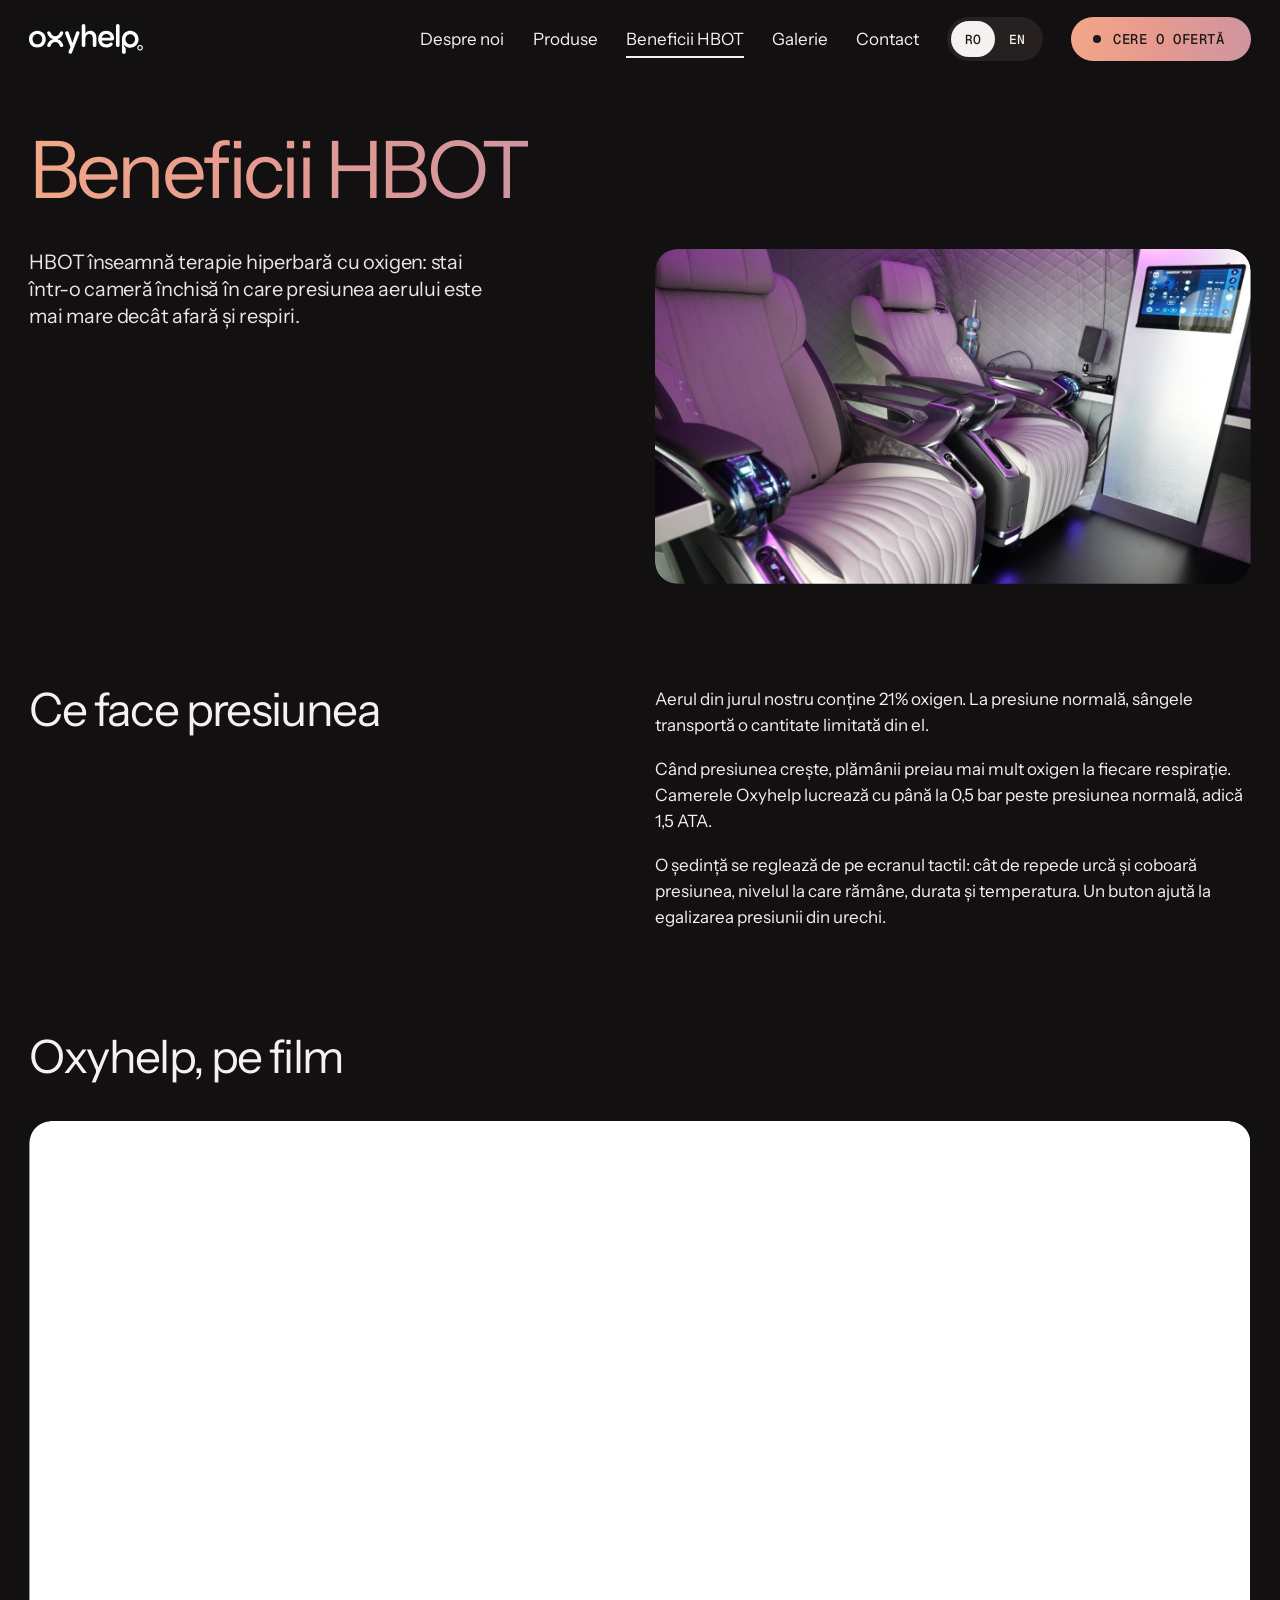
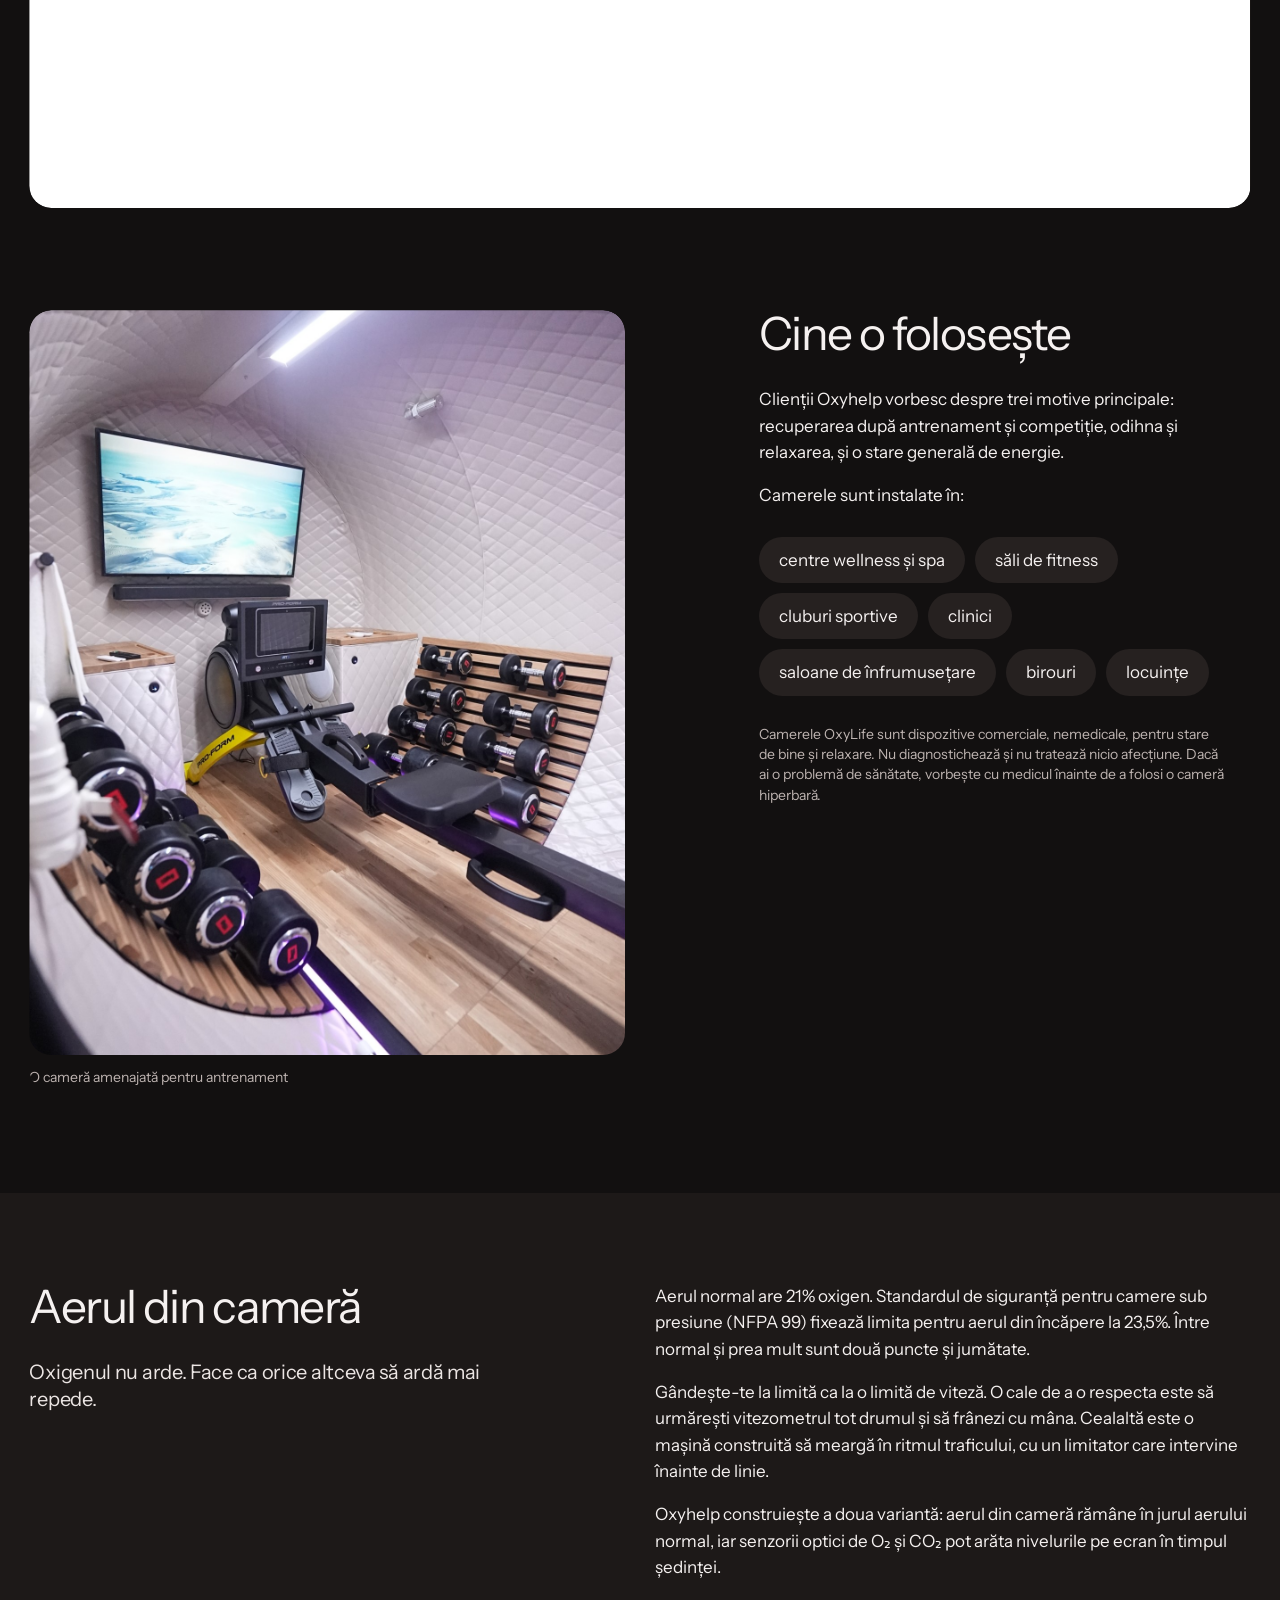
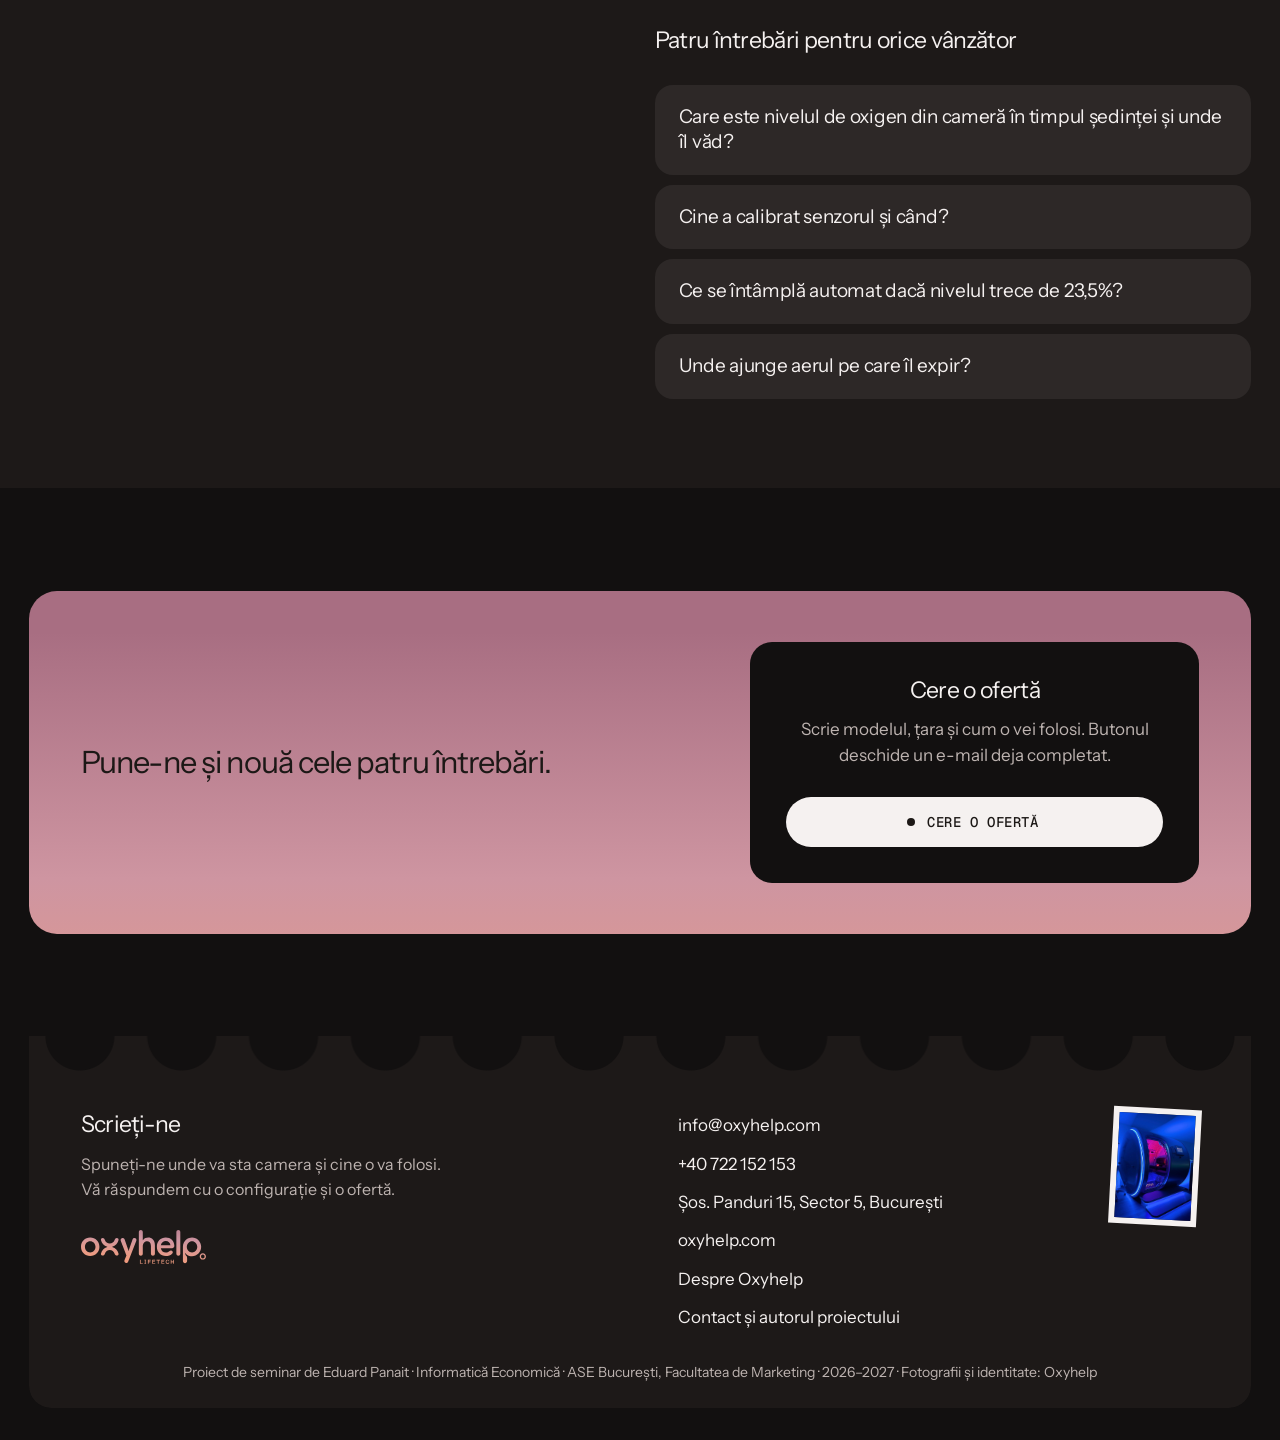
==== commit cd6cd0c9: "Temă întunecată, titluri mai mici, animații la derulare Co-Authored-By: Claude Fable 5.2 <noreply@an" ====
--- a/beneficii.html
+++ b/beneficii.html
@@ -3,10 +3,12 @@
 <head>
 <meta charset="utf-8">
 <meta name="viewport" content="width=device-width, initial-scale=1">
+<meta name="theme-color" content="#121010">
+<meta name="color-scheme" content="dark">
 <title>Beneficii HBOT — Oxyhelp</title>
 <meta name="title-en" content="HBOT benefits — Oxyhelp">
 <meta name="description" content="Ce este terapia hiperbară cu oxigen (HBOT), cum funcționează presiunea, pentru ce o folosesc oamenii și ce întrebări merită puse despre aerul din cameră.">
-<link rel="icon" href="assets/logo/oxyhelp-symbol-charcoal.svg" type="image/svg+xml">
+<link rel="icon" href="assets/logo/oxyhelp-symbol-gradient.svg" type="image/svg+xml">
 <link rel="preconnect" href="https://fonts.googleapis.com">
 <link rel="preconnect" href="https://fonts.gstatic.com" crossorigin>
 <link rel="stylesheet" href="https://fonts.googleapis.com/css2?family=Geist+Mono:wght@500&family=Instrument+Sans:wght@400;600&display=swap">
@@ -16,7 +18,7 @@
 <body>
 <a class="skip" href="#continut" data-en="Skip to content">Sari la conținut</a>
 <header class="top">
-  <a class="top__logo" href="index.html" aria-label="Oxyhelp — Acasă" data-en-label="Oxyhelp — Home"><img src="assets/logo/oxyhelp-secondary-charcoal.svg" alt="Oxyhelp" width="113" height="30"></a>
+  <a class="top__logo" href="index.html" aria-label="Oxyhelp — Acasă" data-en-label="Oxyhelp — Home"><img src="assets/logo/oxyhelp-secondary-white.svg" alt="Oxyhelp" width="113" height="30"></a>
   <button class="menu-btn" type="button" aria-expanded="false" aria-controls="meniu" data-en="Menu">Meniu</button>
   <nav class="top__nav" id="meniu" aria-label="Principal">
     <a href="despre.html" data-en="About">Despre noi</a><a href="produse.html" data-en="Products">Produse</a><a href="beneficii.html" aria-current="page" data-en="HBOT benefits">Beneficii HBOT</a><a href="galerie.html" data-en="Gallery">Galerie</a><a href="contact.html" data-en="Contact">Contact</a>
@@ -125,7 +127,7 @@
       <div class="foot__say">
         <h2 data-en="Write to us">Scrieți-ne</h2>
         <p data-en="Tell us where the chamber will stand and who will use it. We reply with a configuration and a quote.">Spuneți-ne unde va sta camera și cine o va folosi. Vă răspundem cu o configurație și o ofertă.</p>
-        <img src="assets/logo/oxyhelp-primary-charcoal.svg" alt="Oxyhelp Lifetech" width="128" height="34">
+        <img src="assets/logo/oxyhelp-primary-gradient.svg" alt="Oxyhelp Lifetech" width="128" height="34">
       </div>
       <img class="foot__stamp" src="assets/img/foto-01.jpg" alt="" width="88" height="117" loading="lazy">
       <div class="foot__addr">
--- a/assets/style.css
+++ b/assets/style.css
@@ -85,9 +85,9 @@
 .top__logo { display: block; flex: none; }
 .top__logo img { height: 30px; width: auto; }
 .top__nav { margin-left: auto; display: flex; align-items: center; gap: clamp(16px, 2.2vw, 34px); }
-.top__nav a { font-size: var(--t-body); text-decoration: none; padding: 10px 0; position: relative; }
-.top__nav a::after { content: ""; position: absolute; left: 0; right: 0; bottom: 4px; height: 2px; background: currentColor; transform: scaleX(0); transform-origin: left; transition: transform .35s var(--ease); }
-.top__nav a:hover::after, .top__nav a[aria-current="page"]::after { transform: scaleX(1); }
+.top__nav a:not(.btn) { font-size: var(--t-body); text-decoration: none; padding: 10px 0; position: relative; }
+.top__nav a:not(.btn)::after { content: ""; position: absolute; left: 0; right: 0; bottom: 4px; height: 2px; background: currentColor; transform: scaleX(0); transform-origin: left; transition: transform .35s var(--ease); }
+.top__nav a:not(.btn):hover::after, .top__nav a[aria-current="page"]::after { transform: scaleX(1); }
 .lang { display: inline-flex; background: var(--paper-lo); border-radius: 999px; padding: 4px; }
 .lang button { border: 0; background: transparent; color: var(--ink); font: 500 .8125rem/1 var(--mono); letter-spacing: .04em; padding: 10px 12px; border-radius: 999px; cursor: pointer; min-width: 44px; min-height: 36px; }
 .lang button[aria-pressed="true"] { background: var(--ink); color: var(--paper); }
@@ -102,7 +102,7 @@
   .menu-btn { display: inline-flex; margin-left: auto; align-items: center; min-height: 44px; padding: 0 18px; border: 0; border-radius: 999px; background: var(--ink); color: var(--paper); font: 500 .8125rem/1 var(--mono); letter-spacing: .04em; text-transform: uppercase; cursor: pointer; }
   .top--over .menu-btn { background: var(--paper-hi); color: var(--ink); }
   .top__nav { display: none; position: fixed; inset: 0; z-index: 30; margin: 0; padding: 96px var(--m) 32px; background: var(--ink); color: var(--paper); flex-direction: column; align-items: flex-start; gap: 4px; overflow-y: auto; }
-  .top__nav a { font-size: 2.25rem; letter-spacing: -0.03em; padding: 6px 0; }
+  .top__nav a:not(.btn) { font-size: 2.25rem; letter-spacing: -0.03em; padding: 6px 0; }
   .top__nav .lang { margin-top: 24px; background: var(--ink-2); }
   .top__nav .lang button { color: var(--paper); }
   .top__nav .lang button[aria-pressed="true"] { background: var(--paper); color: var(--ink); }
@@ -363,3 +363,239 @@
 .trio { display: grid; grid-template-columns: 5fr 3fr 4fr; gap: var(--m); margin-top: var(--gap); padding-inline: var(--m); }
 .trio img { width: 100%; height: min(70svh, 640px); object-fit: cover; border-radius: var(--r); }
 @media (max-width: 760px) { .trio { grid-template-columns: 1fr 1fr; } .trio img { height: 44svh; } .trio img:first-child { grid-column: 1 / -1; } }
+
+/* =====================================================================
+   TEMA 2 — întunecat, premium, compact
+   Fundal închis, fotografiile în prim-plan, accente în gradientul brandului.
+   ===================================================================== */
+:root {
+  --paper: #121010;
+  --paper-hi: #262120;
+  --paper-lo: #1D1918;
+  --paper-lower: #3B3432;
+  --ink: #F5F1F0;
+  --ink-2: #EBE5E3;
+  --ink-soft: #BDB3B0;
+  --ink-mute: #8D8380;
+  --dark: #1C1816;
+  --warm: linear-gradient(100deg, #F2A888 0%, #E79A8E 45%, #CE95A1 100%);
+  --t-display: clamp(2.75rem, 6.2vw, 5.75rem);
+  --t-title: clamp(2rem, 3.6vw, 3.25rem);
+  --t-head: clamp(1.375rem, 1.8vw, 1.75rem);
+  --t-body: 1.0625rem;
+  --gap: clamp(64px, 8vw, 116px);
+  --r: 22px;
+}
+body { background: var(--paper); color: var(--ink); }
+h2 { line-height: 1.04; letter-spacing: -0.035em; }
+.lead { font-size: 1.25rem; color: var(--ink-2); }
+.note { color: var(--ink-soft); }
+::selection { background: #EF9C7F; color: var(--dark); }
+
+/* text în gradient pentru titlurile-cheie și cifre */
+.phead h1, .model__name, .fig__n, .figs b, .hero__l2 > span, .cal__list b, .rows h3 {
+  background: var(--warm); -webkit-background-clip: text; background-clip: text; color: transparent;
+}
+.rows h3, .cal__list b { display: inline-block; }
+
+/* butoane */
+.btn { background: var(--warm); color: var(--dark); min-height: 50px; }
+.btn--ink { background: var(--ink); color: var(--dark); }
+.btn--quiet { background: var(--paper-hi); color: var(--ink); }
+.btn--wide { border-radius: 999px !important; }
+.lang { background: var(--paper-hi); }
+.lang button { color: var(--ink); }
+.lang button[aria-pressed="true"] { background: var(--ink); color: var(--dark); }
+.top--over .lang { background: rgba(18, 16, 16, .6); }
+.top--over .lang button { color: #fff; }
+.top--over .lang button[aria-pressed="true"] { background: #fff; color: var(--dark); }
+.top { padding-block: 16px; }
+
+/* prima pagină */
+.hero { min-height: min(92svh, 860px); display: flex; flex-direction: column; justify-content: flex-end; padding: 120px var(--m) clamp(32px, 5vw, 64px); color: #fff; background: #000; }
+.hero::before { height: 34%; background: linear-gradient(180deg, rgba(10,8,8,.78), rgba(10,8,8,0)); }
+.hero::after { height: 78%; background: linear-gradient(0deg, rgba(10,8,8,.94) 8%, rgba(10,8,8,.55) 55%, rgba(10,8,8,0)); }
+.hero h1 { position: relative; inset: auto; display: block; pointer-events: auto; font-size: clamp(3rem, 7.4vw, 6.75rem); line-height: .96; letter-spacing: -0.045em; }
+.hero__l { display: inline-block; vertical-align: top; padding-bottom: .1em; margin-right: .22em; }
+.hero__l2 { align-self: auto; text-align: left; }
+.hero__mid { margin: 20px 0 0; max-width: 34rem; padding: 0; background: none; border-radius: 0; align-self: flex-start; }
+.hero__mid p { font-size: 1.1875rem; color: #F0E9E7; }
+
+/* antet de pagină interioară */
+.phead { padding-top: clamp(28px, 4vw, 56px); }
+.phead h1 { font-size: var(--t-display); line-height: 1; letter-spacing: -0.045em; display: inline-block; padding-bottom: .08em; }
+.phead__row { margin-top: clamp(20px, 2.6vw, 36px); align-items: stretch; }
+.phead__lead { align-self: end; }
+.phead__pic img { max-height: 56svh; }
+
+/* panoramă */
+.pano__pic { aspect-ratio: 24 / 9; max-height: 62svh; }
+.pano__caps p { color: var(--ink-2); }
+
+/* bandă de interioare */
+.band__head { grid-column: 1 / span 8; margin-bottom: 32px; }
+.band { height: 60svh; min-height: 380px; padding-inline: var(--m); gap: 8px; }
+.band__p { background: #000; color: #fff; border-radius: var(--r); }
+.band__cap { color: var(--ink-soft); }
+
+/* cifre */
+.fig { min-height: 64svh; color: #fff; background: #000; margin-inline: var(--m); border-radius: var(--r); }
+.fig__n { font-size: clamp(5rem, 11vw, 10.5rem); line-height: .9; padding-bottom: .06em; }
+.figs { margin-top: 28px; }
+.figs > div { background: var(--paper-lo); border-radius: var(--r); padding: 22px 26px; align-items: baseline; }
+.figs b { font-size: clamp(1.75rem, 2.6vw, 2.5rem); }
+
+/* produse */
+.model { background: var(--paper-lo); border-radius: calc(var(--r) + 6px); margin-inline: var(--m); padding: clamp(22px, 3vw, 44px); margin-top: clamp(20px, 2.4vw, 32px); }
+.model:first-of-type { margin-top: var(--gap); }
+.model.wrap { padding-inline: clamp(22px, 3vw, 44px); }
+.model__name { font-size: clamp(3.25rem, 7vw, 6.25rem); line-height: .9; display: inline-block; padding-bottom: .06em; }
+.model__row { margin-top: 18px; }
+.model__pic img { max-height: 58svh; }
+.spec div:nth-child(odd), .me__list div:nth-child(odd), .cal__list li:nth-child(odd) { background: rgba(245, 241, 240, .055); }
+.spec dt, .me__list dt { color: var(--ink-soft); }
+.model .spec div:nth-child(odd) { background: rgba(245, 241, 240, .07); }
+
+/* câmpuri și liste */
+.field { background: var(--paper-lo); color: var(--ink); padding-block: clamp(56px, 7vw, 96px); }
+.rows li { padding: 18px 0; }
+.rows li:nth-child(odd) { background: rgba(245, 241, 240, .055); }
+.qs li { background: rgba(245, 241, 240, .07); font-size: 1.1875rem; }
+.chips li { background: var(--paper-hi); }
+.field .chips li { background: rgba(245, 241, 240, .1); }
+.embed { background: var(--paper-lo); }
+
+/* calendar */
+.cal__m { background: var(--paper-lo); }
+.cal__g button { background: var(--warm); color: var(--dark); font-weight: 600; }
+.cal__g button:hover, .cal__g button.is-on { background: #fff; color: var(--dark); }
+.cal__list li.is-on { background: rgba(239, 156, 127, .16); }
+
+/* carusel */
+.car__s { height: min(66svh, 640px); }
+.car__s figcaption { background: rgba(18, 16, 16, .78); color: #fff; }
+.car__btn { background: var(--paper-hi); color: var(--ink); }
+.car__btn:not(:disabled):hover { background: var(--warm); color: var(--dark); }
+.car__dots button { background: var(--paper-lower); }
+.car__dots button[aria-current="true"] { background: var(--warm); }
+
+/* CTA */
+.reply { background: var(--dusk); margin: var(--gap) var(--m) 0; border-radius: calc(var(--r) + 6px); padding: clamp(28px, 4vw, 56px); align-items: center; overflow: visible; }
+.reply__say { color: var(--dark); padding-bottom: 0; font-size: clamp(1.5rem, 2.4vw, 2.125rem); line-height: 1.12; letter-spacing: -0.03em; grid-column: 1 / span 6; }
+.reply__card { background: var(--paper); color: var(--ink); transform: none; margin-top: 0; width: 100%; max-width: 520px; aspect-ratio: auto; padding: 36px; border-radius: var(--r); grid-column: 8 / -1; justify-self: end; }
+.reply__card p { color: var(--ink-soft); }
+
+/* subsol */
+.foot { background: var(--paper); color: var(--ink); padding: var(--gap) var(--m) 32px; }
+.foot__card { grid-column: 1 / -1; background: var(--paper-lo); min-height: 0; padding-top: 76px; padding-bottom: 24px; border-radius: 0 0 var(--r) var(--r); }
+.foot__say p, .foot__imp { color: var(--ink-soft); }
+.foot__stamp { border-color: var(--ink); }
+
+/* contact */
+.me__pic img { max-height: 70svh; }
+
+/* meniu pe telefon */
+@media (max-width: 980px) {
+  .menu-btn, .top--over .menu-btn { background: var(--ink); color: var(--dark); }
+  .top__nav { background: var(--paper); color: var(--ink); }
+  .top__nav .lang { background: var(--paper-hi); }
+  .top__nav .lang button { color: var(--ink); }
+  .top__nav .lang button[aria-pressed="true"] { background: var(--ink); color: var(--dark); }
+  .menu-open .menu-btn { background: var(--ink); color: var(--dark); }
+}
+@media (max-width: 860px) {
+  .reply { display: block; }
+  .reply__card { margin: 24px 0 0; max-width: none; transform: none; min-height: 0; }
+  .model__name { font-size: 22vw; }
+}
+@media (max-width: 760px) {
+  .hero h1 { font-size: 15vw; }
+  .hero__l { display: block; margin-right: 0; }
+  .phead h1 { font-size: 13vw; }
+  .band { padding-inline: 0; gap: 4px; }
+  .band__p { border-radius: 0; }
+  .fig { min-height: 60svh; }
+  .fig__n { font-size: 26vw; }
+  .band__head { grid-column: 1 / -1; }
+}
+.top--over { color: #fff; }
+.phead__lead { align-self: start; }
+.phead__pic img { max-height: 46svh; aspect-ratio: 16 / 9; }
+.phead__lead[style] + .phead__pic, .phead__row:has(> .phead__lead:only-child) { margin-top: 16px; }
+.cal__list b { display: block; width: fit-content; }
+
+/* =====================================================================
+   ANIMAȚII
+   ===================================================================== */
+@view-transition { navigation: auto; }
+::view-transition-old(root) { animation: vt-out .28s ease both; }
+::view-transition-new(root) { animation: vt-in .5s var(--ease) both; }
+@keyframes vt-out { to { opacity: 0; transform: translateY(-10px); } }
+@keyframes vt-in { from { opacity: 0; transform: translateY(18px); } }
+
+/* bară de progres la derulare */
+.progress { position: fixed; inset: 0 0 auto 0; height: 3px; z-index: 60; background: var(--warm); transform-origin: left; transform: scaleX(var(--p, 0)); pointer-events: none; }
+
+/* titlurile se dezvăluie de jos, ca dintr-o mască */
+.js h2.rv { opacity: 0; transform: none; translate: 0 .6em; filter: blur(14px); letter-spacing: -0.01em; transition: opacity .9s var(--ease), translate 1.1s var(--ease), filter 1.1s var(--ease), letter-spacing 1.3s var(--ease); transition-delay: calc(var(--i, 0) * 80ms); }
+.js h2.rv.in { opacity: 1; translate: 0 0; filter: blur(0); letter-spacing: -0.035em; }
+
+/* fotografiile se deschid și se așază */
+.js figure.rv, .js .trio img.rv, .js .embed.rv { opacity: 1; transform: none; clip-path: inset(14% 8% 14% 8% round var(--r)); transition: clip-path 1.2s var(--ease); transition-delay: calc(var(--i, 0) * 90ms); }
+.js figure.rv.in, .js .trio img.rv.in, .js .embed.rv.in { clip-path: inset(0 round var(--r)); }
+.js figure.rv img { scale: 1.16; transition: scale 1.6s var(--ease); }
+.js figure.rv.in img { scale: 1; }
+.pic, .phead__pic { overflow: hidden; border-radius: var(--r); }
+.pic figcaption { padding-bottom: 2px; }
+.model__pic img, .pic img { transition: scale 1.6s var(--ease), transform .9s var(--ease); }
+.model:hover .model__pic img { transform: scale(1.045); }
+
+/* rândurile intră pe rând */
+.js .rows li.rv { transform: translateX(-28px); }
+.js .rows li.rv.in { transform: none; }
+.rows li:nth-child(2) { --i: 1; } .rows li:nth-child(3) { --i: 2; } .rows li:nth-child(4) { --i: 3; } .rows li:nth-child(5) { --i: 4; }
+.qs li:nth-child(2) { --i: 1; } .qs li:nth-child(3) { --i: 2; } .qs li:nth-child(4) { --i: 3; }
+.js .chips.rv li { opacity: 0; transform: scale(.8); transition: opacity .5s, transform .6s var(--ease); }
+.js .chips.rv.in li { opacity: 1; transform: none; }
+.chips li:nth-child(1) { transition-delay: .05s; } .chips li:nth-child(2) { transition-delay: .1s; } .chips li:nth-child(3) { transition-delay: .15s; } .chips li:nth-child(4) { transition-delay: .2s; } .chips li:nth-child(5) { transition-delay: .25s; } .chips li:nth-child(6) { transition-delay: .3s; } .chips li:nth-child(7) { transition-delay: .35s; }
+
+/* lumină care urmărește cursorul pe carduri */
+.glow { position: relative; isolation: isolate; }
+.glow::before { content: ""; position: absolute; inset: 0; border-radius: inherit; z-index: -1; pointer-events: none; opacity: 0; transition: opacity .4s;
+  background: radial-gradient(520px circle at var(--mx, 50%) var(--my, 50%), rgba(239, 156, 127, .2), rgba(206, 149, 161, .08) 40%, transparent 65%); }
+.glow:hover::before { opacity: 1; }
+
+/* buton: luciu care trece la hover */
+.btn { position: relative; overflow: hidden; }
+.btn::after { content: ""; position: absolute; inset: 0; background: linear-gradient(110deg, transparent 30%, rgba(255,255,255,.55) 50%, transparent 70%); transform: translateX(-120%); transition: transform .8s var(--ease); pointer-events: none; }
+.btn:hover::after { transform: translateX(120%); }
+.btn:hover { transform: translateY(-2px); }
+.btn:active { transform: scale(.97); }
+
+/* bandă de text care curge */
+.marq { overflow: hidden; padding-block: clamp(18px, 2.4vw, 30px); background: var(--paper-lo); white-space: nowrap; }
+.marq__t { display: inline-flex; gap: 0; animation: marq 36s linear infinite; will-change: transform; }
+.marq:hover .marq__t { animation-play-state: paused; }
+.marq span { font-size: clamp(1.75rem, 3.4vw, 3rem); letter-spacing: -0.035em; padding-inline: .5em; background: var(--warm); -webkit-background-clip: text; background-clip: text; color: transparent; }
+.marq span:nth-child(even) { background: none; color: var(--ink-mute); }
+@keyframes marq { to { transform: translateX(-50%); } }
+
+/* gradientul CTA respiră încet; inelul din titlu pulsează */
+.reply { background-size: 100% 240%; animation: breathe 14s ease-in-out infinite alternate; }
+@keyframes breathe { from { background-position: 50% 0%; } to { background-position: 50% 100%; } }
+.fig img, .hero__pic { will-change: translate; }
+.fig img { scale: 1.2; }
+.cal__g button { animation: pop .6s var(--ease) both; animation-delay: calc(var(--d, 0) * 45ms); }
+@keyframes pop { from { transform: scale(0); } }
+.car__s img { transition: transform .9s var(--ease), filter .6s; }
+.car__s:not(.is-cur) img { filter: saturate(.55) brightness(.6); transform: scale(.96); }
+
+@media (prefers-reduced-motion: reduce) {
+  @view-transition { navigation: none; }
+  .js h2.rv, .js figure.rv, .js .trio img.rv, .js .embed.rv { clip-path: none; translate: none; filter: none; opacity: 1; transition: none; }
+  .js figure.rv img, .fig img { scale: 1; }
+  .marq__t, .reply, .cal__g button { animation: none; }
+  .js .chips.rv li, .js .rows li.rv { opacity: 1; transform: none; }
+  .btn::after { display: none; }
+  .car__s:not(.is-cur) img { transform: none; }
+}
